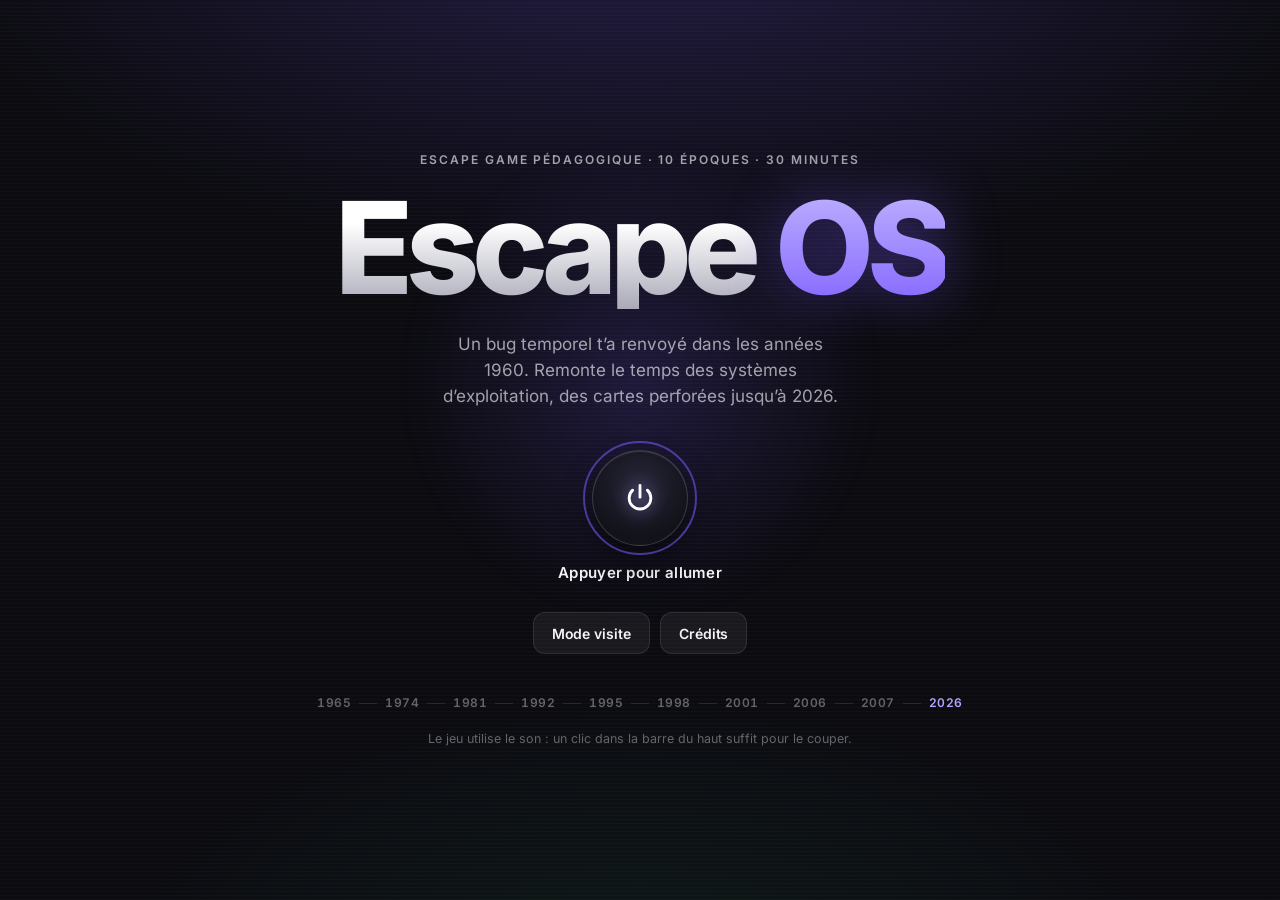
==== index.html @ c53b3f94 "Pose le socle du jeu et la tranche verticale DOS → Windows 3.1 Moteur (routeur à import(), état et l" ====
<!doctype html>
<html lang="fr">
<head>
  <meta charset="utf-8">
  <meta name="viewport" content="width=device-width, initial-scale=1, viewport-fit=cover">
  <title>Escape OS — remonter le temps des systèmes d’exploitation</title>
  <meta name="description" content="Mini escape game pédagogique : des cartes perforées des années 1960 jusqu’à l’agent IA de 2026, retrouve à chaque époque le geste qui fait passer à la suivante.">
  <meta name="theme-color" content="#0d0d12">
  <meta property="og:type" content="website">
  <meta property="og:title" content="Escape OS — remonter le temps des systèmes d’exploitation">
  <meta property="og:description" content="Trier des cartes perforées, enchaîner des commandes Unix, passer de A: à C:, envoyer un Wizz… Un escape game en 10 époques, de 1965 à 2026.">
  <meta property="og:image" content="assets/og-image.png">
  <meta property="og:image:width" content="1200">
  <meta property="og:image:height" content="630">
  <meta property="og:locale" content="fr_FR">
  <meta name="twitter:card" content="summary_large_image">
  <link rel="icon" href="assets/favicon.svg" type="image/svg+xml">
  <link rel="preload" href="assets/fonts/inter-latin.woff2" as="font" type="font/woff2" crossorigin>
  <link rel="stylesheet" href="css/base.css">
  <link rel="stylesheet" href="css/frame.css">
  <link rel="stylesheet" href="css/crt.css">
  <link rel="stylesheet" href="css/jump.css">
  <script type="module" src="js/main.js"></script>
</head>
<body data-era="title">
  <header id="hud" class="hud" hidden></header>

  <main id="stage" class="stage" aria-label="Écran de l’époque"></main>

  <section class="title" id="title" aria-labelledby="title-heading">
    <div class="title-glow" aria-hidden="true"></div>
    <div class="title-inner">
      <p class="title-kicker">Escape game pédagogique · 10 époques · 30 minutes</p>
      <h1 id="title-heading" class="title-logo"><span>Escape</span> <span class="title-os">OS</span></h1>
      <p class="title-sub">Un bug temporel t’a renvoyé dans les années 1960. Remonte le temps des systèmes d’exploitation, des cartes perforées jusqu’à 2026.</p>
      <button class="power" id="power" type="button" aria-describedby="power-label">
        <span class="power-halo" aria-hidden="true"></span>
        <svg viewBox="0 0 48 48" aria-hidden="true"><path d="M24 9v14"/><path d="M15.2 14.6a13 13 0 1 0 17.6 0"/></svg>
        <span class="sr-only">Allumer</span>
      </button>
      <p class="power-label" id="power-label">Appuyer pour allumer</p>
      <div class="title-actions">
        <button class="btn btn-ghost" type="button" data-title="continue" hidden>Reprendre en <span>1965</span></button>
        <button class="btn btn-ghost" type="button" data-title="new" hidden>Nouvelle partie</button>
        <button class="btn btn-ghost" type="button" data-title="visit">Mode visite</button>
        <button class="btn btn-ghost" type="button" data-title="credits">Crédits</button>
      </div>
      <ol class="title-eras" aria-label="Le parcours">
        <li>1965</li><li>1974</li><li>1981</li><li>1992</li><li>1995</li><li>1998</li><li>2001</li><li>2006</li><li>2007</li><li>2026</li>
      </ol>
      <p class="title-note">Le jeu utilise le son : un clic dans la barre du haut suffit pour le couper.</p>
    </div>
  </section>

  <div id="overlays" class="overlays"></div>

  <noscript><p class="noscript">Escape OS a besoin de JavaScript pour fonctionner.</p></noscript>
</body>
</html>
---- css/base.css ----
/* Escape OS — jetons, typographies, HUD du voyageur, panneaux et fenêtres modales.
   Le HUD garde un style 2026 identique à toutes les époques : une seule couleur
   d'accent, police Inter, verre fumé. */

@font-face {
  font-family: 'Inter';
  src: url('../assets/fonts/inter-latin.woff2') format('woff2');
  font-weight: 300 800;
  font-display: swap;
}

@font-face {
  font-family: 'Courier Prime';
  src: url('../assets/fonts/courier-prime-400.woff2') format('woff2');
  font-weight: 400;
  font-display: swap;
}

@font-face {
  font-family: 'Courier Prime';
  src: url('../assets/fonts/courier-prime-700.woff2') format('woff2');
  font-weight: 700;
  font-display: swap;
}

/* Px437 IBM VGA 8x16, VileR (int10h.org), CC BY-SA 4.0 */
@font-face {
  font-family: 'IBM VGA';
  src: url('../assets/fonts/WebPlus_IBM_VGA_8x16.woff') format('woff');
  font-display: block;
}

:root {
  --font-ui: 'Inter', system-ui, -apple-system, 'Segoe UI', Roboto, sans-serif;
  --font-mono: 'Courier Prime', 'Courier New', Courier, monospace;
  --font-vga: 'IBM VGA', 'Courier New', monospace;
  --font-win: 'Microsoft Sans Serif', 'MS Sans Serif', Tahoma, 'Segoe UI', Arial, 'Liberation Sans', sans-serif;
  --font-xp: Tahoma, 'Segoe UI', Verdana, 'DejaVu Sans', sans-serif;
  --font-ubuntu: 'DejaVu Sans', 'Bitstream Vera Sans', Verdana, Geneva, sans-serif;
  --font-phone: 'Helvetica Neue', Helvetica, Arial, sans-serif;

  --accent: #7c5cff;
  --accent-2: #b3a3ff;
  --accent-ink: #ffffff;
  --accent-soft: rgba(124, 92, 255, 0.16);
  --accent-glow: rgba(124, 92, 255, 0.45);
  --ok: #3ddc97;
  --danger: #ef4f5a;

  --glass: rgba(16, 16, 23, 0.74);
  --glass-solid: #15151d;
  --glass-border: rgba(255, 255, 255, 0.09);
  --fg: #f4f4f7;
  --fg-dim: rgba(244, 244, 247, 0.64);
  --fg-faint: rgba(244, 244, 247, 0.38);
  --line: rgba(255, 255, 255, 0.1);

  --page-bg: #0b0b10;
  --ease: cubic-bezier(0.2, 0.7, 0.2, 1);
  --ease-io: cubic-bezier(0.7, 0, 0.2, 1);
  --hud-top: 12px;
  --hud-h: 56px;
  color-scheme: dark;
}

*,
*::before,
*::after {
  box-sizing: border-box;
}

html,
body {
  height: 100%;
}

body {
  margin: 0;
  overflow: hidden;
  background: var(--page-bg);
  color: var(--fg);
  font: 15px/1.5 var(--font-ui);
  -webkit-font-smoothing: antialiased;
  -webkit-tap-highlight-color: transparent;
  transition: background-color 1.2s var(--ease);
}

button {
  font: inherit;
  color: inherit;
}

:focus-visible {
  outline: 2px solid var(--accent-2);
  outline-offset: 2px;
}

[hidden] {
  display: none !important;
}

.sr-only {
  position: absolute !important;
  width: 1px;
  height: 1px;
  overflow: hidden;
  clip: rect(0 0 0 0);
  white-space: nowrap;
}

.icon {
  width: 20px;
  height: 20px;
  flex: none;
}

.noscript {
  position: fixed;
  inset: 0;
  display: grid;
  place-items: center;
  margin: 0;
}

/* ——— Boutons ——— */

.btn {
  display: inline-flex;
  align-items: center;
  justify-content: center;
  gap: 8px;
  height: 42px;
  padding: 0 18px;
  border: 1px solid transparent;
  border-radius: 12px;
  font-weight: 600;
  font-size: 14px;
  letter-spacing: -0.005em;
  cursor: pointer;
  transition: transform 0.15s var(--ease), background-color 0.2s, box-shadow 0.2s, border-color 0.2s;
}

.btn:active {
  transform: scale(0.97);
}

.btn .icon {
  width: 18px;
  height: 18px;
}

.btn-primary {
  background: var(--accent);
  color: var(--accent-ink);
  box-shadow: 0 8px 24px -8px var(--accent-glow), inset 0 1px 0 rgba(255, 255, 255, 0.18);
}

.btn-primary:hover {
  background: #8c70ff;
}

.btn-ghost {
  background: rgba(255, 255, 255, 0.06);
  border-color: var(--line);
  color: var(--fg);
}

.btn-ghost:hover {
  background: rgba(255, 255, 255, 0.11);
}

.btn-danger {
  background: var(--danger);
  color: #fff;
}

.btn-small {
  height: 34px;
  padding: 0 12px;
  font-size: 13px;
  border-radius: 10px;
}

.icon-btn {
  display: grid;
  place-items: center;
  width: 36px;
  height: 36px;
  border: 0;
  border-radius: 10px;
  background: transparent;
  color: var(--fg-dim);
  cursor: pointer;
}

.icon-btn:hover {
  background: rgba(255, 255, 255, 0.08);
  color: var(--fg);
}

.chip {
  display: inline-flex;
  align-items: center;
  height: 24px;
  padding: 0 9px;
  border-radius: 999px;
  background: var(--accent-soft);
  color: var(--accent-2);
  font-size: 12px;
  font-weight: 600;
  font-variant-numeric: tabular-nums;
  white-space: nowrap;
}

/* ——— Écran titre ——— */

.title {
  position: fixed;
  inset: 0;
  z-index: 50;
  display: grid;
  place-items: center;
  overflow: auto;
  padding: 32px 20px;
  background:
    radial-gradient(1200px 600px at 50% -10%, rgba(124, 92, 255, 0.22), transparent 60%),
    radial-gradient(900px 500px at 50% 110%, rgba(61, 220, 151, 0.07), transparent 60%),
    #0b0b10;
  text-align: center;
  transition: opacity 0.6s var(--ease), visibility 0.6s;
}

.title::before {
  content: '';
  position: absolute;
  inset: 0;
  background: repeating-linear-gradient(0deg, rgba(255, 255, 255, 0.025) 0 1px, transparent 1px 4px);
  pointer-events: none;
}

.title.leaving {
  opacity: 0;
  visibility: hidden;
}

.title-glow {
  position: absolute;
  left: 50%;
  top: 50%;
  width: 520px;
  height: 520px;
  margin: -330px 0 0 -260px;
  border-radius: 50%;
  background: radial-gradient(circle, rgba(124, 92, 255, 0.18), transparent 65%);
  filter: blur(10px);
  pointer-events: none;
}

.title-inner {
  position: relative;
  max-width: 720px;
}

.title-kicker {
  margin: 0 0 18px;
  color: var(--fg-dim);
  font-size: 12px;
  font-weight: 600;
  letter-spacing: 0.16em;
  text-transform: uppercase;
}

.title-logo {
  margin: 0;
  font-size: clamp(56px, 12vw, 128px);
  font-weight: 800;
  line-height: 0.95;
  letter-spacing: -0.055em;
  background: linear-gradient(180deg, #fff 30%, #a9a9b8);
  -webkit-background-clip: text;
  background-clip: text;
  color: transparent;
}

.title-os {
  background: linear-gradient(180deg, #c7bbff, var(--accent));
  -webkit-background-clip: text;
  background-clip: text;
  filter: drop-shadow(0 0 28px rgba(124, 92, 255, 0.45));
}

.title-sub {
  max-width: 520px;
  margin: 22px auto 0;
  color: var(--fg-dim);
  font-size: 17px;
  line-height: 1.55;
  text-wrap: balance;
}

.power {
  position: relative;
  display: grid;
  place-items: center;
  width: 96px;
  height: 96px;
  margin: 40px auto 0;
  border: 1px solid rgba(255, 255, 255, 0.16);
  border-radius: 50%;
  background: radial-gradient(circle at 50% 35%, #26263a, #121219 70%);
  box-shadow: 0 18px 40px -12px rgba(0, 0, 0, 0.8), inset 0 1px 0 rgba(255, 255, 255, 0.12);
  cursor: pointer;
  transition: transform 0.2s var(--ease), border-color 0.3s;
}

.power svg {
  width: 40px;
  height: 40px;
  fill: none;
  stroke: #fff;
  stroke-width: 3.4;
  stroke-linecap: round;
  filter: drop-shadow(0 0 8px rgba(179, 163, 255, 0.8));
}

.power:hover {
  border-color: rgba(179, 163, 255, 0.6);
  transform: scale(1.04);
}

.power:active {
  transform: scale(0.96);
}

.power-halo {
  position: absolute;
  inset: -10px;
  border-radius: 50%;
  border: 2px solid rgba(124, 92, 255, 0.55);
  animation: halo 2.4s var(--ease) infinite;
}

.powering .power-halo {
  animation: none;
  inset: -4px;
  border-color: var(--accent);
  box-shadow: 0 0 40px var(--accent-glow);
}

@keyframes halo {
  0% {
    opacity: 0.9;
    transform: scale(0.92);
  }
  70%,
  100% {
    opacity: 0;
    transform: scale(1.35);
  }
}

.power-label {
  margin: 16px 0 0;
  color: var(--fg);
  font-weight: 600;
  letter-spacing: 0.02em;
}

.title-actions {
  display: flex;
  flex-wrap: wrap;
  justify-content: center;
  gap: 10px;
  margin-top: 28px;
}

.title-eras {
  display: flex;
  justify-content: center;
  flex-wrap: wrap;
  gap: 6px 0;
  margin: 40px 0 0;
  padding: 0;
  list-style: none;
  color: var(--fg-faint);
  font-size: 12px;
  font-weight: 600;
  font-variant-numeric: tabular-nums;
  letter-spacing: 0.04em;
}

.title-eras li + li::before {
  content: '';
  display: inline-block;
  width: 18px;
  height: 1px;
  margin: 0 8px;
  vertical-align: middle;
  background: var(--line);
}

.title-eras li:last-child {
  color: var(--accent-2);
}

.title-note {
  margin: 18px 0 0;
  color: var(--fg-faint);
  font-size: 12.5px;
}

/* ——— HUD ——— */

.hud {
  position: fixed;
  z-index: 30;
  top: var(--hud-top);
  left: 50%;
  width: min(1120px, calc(100% - 24px));
  transform: translateX(-50%);
  color: var(--fg);
  animation: hud-in 0.6s var(--ease) both;
}

@keyframes hud-in {
  from {
    opacity: 0;
    transform: translate(-50%, -12px);
  }
}

.hud-bar {
  display: grid;
  grid-template-columns: auto auto minmax(0, 1fr) auto;
  align-items: center;
  gap: 22px;
  height: var(--hud-h);
  padding: 0 8px 0 16px;
  border: 1px solid var(--glass-border);
  border-radius: 18px;
  background: var(--glass);
  backdrop-filter: blur(18px) saturate(1.5);
  -webkit-backdrop-filter: blur(18px) saturate(1.5);
  box-shadow: 0 12px 32px -12px rgba(0, 0, 0, 0.5), inset 0 1px 0 rgba(255, 255, 255, 0.05);
}

.hud-brand {
  display: flex;
  align-items: center;
  gap: 9px;
  font-weight: 700;
  font-size: 14px;
  letter-spacing: -0.01em;
  white-space: nowrap;
}

.logo {
  width: 28px;
  height: 28px;
  color: var(--accent-2);
}

.hud-era {
  display: flex;
  flex-direction: column;
  min-width: 112px;
  padding-left: 20px;
  border-left: 1px solid var(--line);
  line-height: 1.1;
}

.hud-year {
  font-size: 20px;
  font-weight: 750;
  font-variant-numeric: tabular-nums;
  letter-spacing: -0.02em;
}

.hud-system {
  color: var(--fg-dim);
  font-size: 11.5px;
  font-weight: 500;
  white-space: nowrap;
}

.tl {
  position: relative;
  height: 40px;
}

.tl ol {
  position: relative;
  display: flex;
  justify-content: space-between;
  align-items: center;
  height: 100%;
  margin: 0;
  padding: 0;
  list-style: none;
}

.tl-track {
  position: absolute;
  left: 12px;
  right: 12px;
  top: 50%;
  height: 2px;
  margin-top: -1px;
  border-radius: 2px;
  background: rgba(255, 255, 255, 0.12);
  overflow: hidden;
}

.tl-fill {
  position: absolute;
  inset: 0;
  background: linear-gradient(90deg, var(--accent-2), var(--accent));
  transform: scaleX(0);
  transform-origin: left;
  transition: transform 1s var(--ease);
}

.tl-node {
  position: relative;
  display: grid;
  place-items: center;
  width: 24px;
  height: 24px;
  padding: 0;
  border: 0;
  border-radius: 50%;
  background: none;
  cursor: pointer;
}

.tl-dot {
  width: 9px;
  height: 9px;
  border-radius: 50%;
  border: 1.5px solid rgba(255, 255, 255, 0.4);
  background: #16161e;
  transition: all 0.4s var(--ease);
}

.tl-node:hover .tl-dot {
  border-color: #fff;
  transform: scale(1.25);
}

.tl-node.is-done .tl-dot {
  border-color: transparent;
  background: rgba(255, 255, 255, 0.86);
}

.tl-node.is-locked .tl-dot {
  border-color: rgba(255, 255, 255, 0.22);
}

.tl-node.is-current .tl-dot {
  width: 13px;
  height: 13px;
  border-color: transparent;
  background: var(--accent);
  box-shadow: 0 0 0 4px rgba(124, 92, 255, 0.25), 0 0 16px var(--accent-glow);
}

.tl-tip {
  position: absolute;
  top: calc(100% + 10px);
  left: 50%;
  z-index: 2;
  padding: 7px 10px;
  border: 1px solid var(--glass-border);
  border-radius: 10px;
  background: var(--glass-solid);
  color: var(--fg-dim);
  font-size: 12px;
  line-height: 1.3;
  white-space: nowrap;
  opacity: 0;
  pointer-events: none;
  transform: translate(-50%, -4px);
  transition: opacity 0.15s, transform 0.15s var(--ease);
}

.tl-tip b {
  display: block;
  color: var(--fg);
  font-weight: 650;
}

.tl li:first-child .tl-tip {
  left: 0;
  transform: translate(0, -4px);
}

.tl li:last-child .tl-tip {
  left: auto;
  right: 0;
  transform: translate(0, -4px);
}

.tl-node:hover .tl-tip,
.tl-node:focus-visible .tl-tip {
  opacity: 1;
  transform: translate(-50%, 0);
}

.tl li:first-child .tl-node:hover .tl-tip,
.tl li:last-child .tl-node:hover .tl-tip,
.tl li:first-child .tl-node:focus-visible .tl-tip,
.tl li:last-child .tl-node:focus-visible .tl-tip {
  transform: translate(0, 0);
}

.hud.locked .tl-node {
  cursor: default;
}

.hud-actions {
  display: flex;
  align-items: center;
  gap: 2px;
}

.hud-chrono {
  min-width: 52px;
  margin-right: 8px;
  color: var(--fg-dim);
  font-size: 13px;
  font-weight: 600;
  font-variant-numeric: tabular-nums;
  text-align: right;
}

.hud-btn {
  position: relative;
  display: grid;
  place-items: center;
  width: 40px;
  height: 40px;
  border: 0;
  border-radius: 12px;
  background: transparent;
  color: var(--fg-dim);
  cursor: pointer;
  transition: background-color 0.2s, color 0.2s;
}

.hud-btn:hover,
.hud-btn[aria-expanded='true'] {
  background: rgba(255, 255, 255, 0.09);
  color: var(--fg);
}

.hud-btn:disabled {
  opacity: 0.4;
  cursor: default;
}

.hud-btn .when-off,
.hud-btn.is-off .when-on {
  display: none;
}

.hud-btn.is-off .when-off {
  display: block;
}

.hud-btn.suggest {
  color: #fff;
  background: var(--accent);
  box-shadow: 0 0 0 0 var(--accent-glow);
  animation: suggest 1.6s var(--ease) infinite;
}

@keyframes suggest {
  0% {
    box-shadow: 0 0 0 0 var(--accent-glow);
  }
  80%,
  100% {
    box-shadow: 0 0 0 12px rgba(124, 92, 255, 0);
  }
}

.badge {
  position: absolute;
  top: 5px;
  right: 4px;
  min-width: 17px;
  height: 17px;
  padding: 0 4px;
  border-radius: 999px;
  background: var(--accent);
  color: #fff;
  font-size: 10.5px;
  font-weight: 700;
  line-height: 17px;
  text-align: center;
  box-shadow: 0 0 0 2px #15151d;
}

.badge.fresh {
  animation: pop 0.6s var(--ease);
}

@keyframes pop {
  30% {
    transform: scale(1.5);
  }
}

/* ——— Panneaux : carnet, indices, menu ——— */

.overlays {
  position: fixed;
  inset: 0;
  z-index: 40;
  pointer-events: none;
}

.overlays > * {
  pointer-events: auto;
}

.drawer,
.popover {
  position: fixed;
  z-index: 41;
  border: 1px solid var(--glass-border);
  background: var(--glass);
  backdrop-filter: blur(22px) saturate(1.5);
  -webkit-backdrop-filter: blur(22px) saturate(1.5);
  box-shadow: 0 24px 60px -20px rgba(0, 0, 0, 0.7);
  opacity: 0;
  transition: opacity 0.22s var(--ease), transform 0.3s var(--ease);
}

.drawer.open,
.popover.open {
  opacity: 1;
  transform: none;
}

.drawer {
  top: calc(var(--hud-top) + var(--hud-h) + 10px);
  right: max(12px, calc((100vw - 1120px) / 2));
  bottom: 16px;
  width: min(360px, calc(100vw - 24px));
  display: flex;
  flex-direction: column;
  padding: 18px;
  border-radius: 20px;
  transform: translateX(16px);
}

.drawer-head,
.pop-head,
.modal-head {
  display: flex;
  align-items: center;
  justify-content: space-between;
  gap: 12px;
}

.drawer h2,
.popover h2 {
  margin: 0;
  font-size: 16px;
  font-weight: 700;
  letter-spacing: -0.01em;
}

.drawer-intro {
  margin: 6px 0 14px;
  color: var(--fg-dim);
  font-size: 13px;
}

.nb-list {
  display: grid;
  gap: 8px;
  margin: 0;
  padding: 0;
  overflow: auto;
  list-style: none;
}

.nb-item {
  display: grid;
  grid-template-columns: auto 1fr;
  gap: 2px 10px;
  align-items: baseline;
  padding: 12px 14px;
  border: 1px solid var(--line);
  border-radius: 14px;
  background: rgba(255, 255, 255, 0.04);
}

.nb-item.is-fresh {
  animation: fresh-note 1.6s var(--ease);
}

@keyframes fresh-note {
  0%,
  40% {
    border-color: var(--accent);
    background: var(--accent-soft);
  }
}

.nb-era {
  grid-row: span 2;
  align-self: start;
  padding: 3px 7px;
  border-radius: 7px;
  background: var(--accent-soft);
  color: var(--accent-2);
  font-size: 11px;
  font-weight: 700;
  font-variant-numeric: tabular-nums;
}

.nb-label {
  color: var(--fg-dim);
  font-size: 12px;
}

.nb-text {
  grid-column: 2;
  font-family: var(--font-mono);
  font-size: 16px;
  font-weight: 700;
  word-break: break-word;
}

.nb-empty {
  margin: 8px 0 0;
  color: var(--fg-faint);
  font-size: 13px;
}

.popover {
  top: calc(var(--hud-top) + var(--hud-h) + 10px);
  right: max(12px, calc((100vw - 1120px) / 2));
  width: min(360px, calc(100vw - 24px));
  padding: 18px;
  border-radius: 18px;
  transform: translateY(-8px);
}

.hint-count {
  color: var(--fg-faint);
  font-size: 12px;
  font-weight: 600;
  font-variant-numeric: tabular-nums;
}

.hint-list {
  display: grid;
  gap: 10px;
  margin: 14px 0;
  padding: 0;
  list-style: none;
}

.hint-list li {
  display: grid;
  grid-template-columns: 24px 1fr;
  gap: 10px;
  animation: fade-up 0.35s var(--ease);
}

.hint-list p {
  margin: 1px 0 0;
  font-size: 14px;
  line-height: 1.45;
}

.hint-level {
  display: grid;
  place-items: center;
  width: 24px;
  height: 24px;
  border-radius: 8px;
  background: var(--accent-soft);
  color: var(--accent-2);
  font-size: 12px;
  font-weight: 700;
}

.hint-done {
  margin: 0;
  color: var(--fg-faint);
  font-size: 12.5px;
}

.hint-more {
  width: 100%;
}

.menu-pop {
  width: 280px;
  padding: 8px;
}

.menu-pop button {
  display: flex;
  flex-direction: column;
  width: 100%;
  padding: 9px 12px;
  border: 0;
  border-radius: 10px;
  background: none;
  font-size: 14px;
  font-weight: 550;
  text-align: left;
  cursor: pointer;
}

.menu-pop button:hover {
  background: rgba(255, 255, 255, 0.08);
}

.menu-pop small {
  color: var(--fg-faint);
  font-size: 12px;
  font-weight: 500;
}

.menu-pop hr {
  margin: 6px 8px;
  border: 0;
  border-top: 1px solid var(--line);
}

.menu-pop .danger {
  color: #ff8a92;
}

@keyframes fade-up {
  from {
    opacity: 0;
    transform: translateY(6px);
  }
}

/* ——— Toasts ——— */

.toasts {
  position: fixed;
  left: 50%;
  bottom: 22px;
  z-index: 45;
  display: grid;
  justify-items: center;
  gap: 8px;
  width: min(520px, calc(100vw - 24px));
  transform: translateX(-50%);
  pointer-events: none;
}

.toast {
  display: flex;
  align-items: center;
  gap: 10px;
  max-width: 100%;
  padding: 10px 12px 10px 14px;
  border: 1px solid var(--glass-border);
  border-radius: 14px;
  background: rgba(20, 20, 28, 0.9);
  backdrop-filter: blur(16px);
  -webkit-backdrop-filter: blur(16px);
  box-shadow: 0 14px 30px -12px rgba(0, 0, 0, 0.6);
  color: var(--fg);
  font-size: 13.5px;
  font-weight: 500;
  opacity: 0;
  transform: translateY(10px) scale(0.98);
  transition: opacity 0.25s var(--ease), transform 0.35s var(--ease);
  pointer-events: auto;
}

.toast.in {
  opacity: 1;
  transform: none;
}

.toast.out {
  opacity: 0;
  transform: translateY(6px);
}

.toast .icon {
  width: 18px;
  height: 18px;
  color: var(--accent-2);
}

.toast-action {
  margin-left: 4px;
  padding: 5px 10px;
  border: 0;
  border-radius: 8px;
  background: var(--accent);
  color: #fff;
  font-size: 12.5px;
  font-weight: 650;
  cursor: pointer;
}

/* ——— Fenêtres modales ——— */

.modal-backdrop {
  position: fixed;
  inset: 0;
  z-index: 60;
  display: grid;
  place-items: center;
  padding: 16px;
  background: rgba(6, 6, 10, 0.5);
  backdrop-filter: blur(5px);
  -webkit-backdrop-filter: blur(5px);
  opacity: 0;
  transition: opacity 0.3s var(--ease);
}

.modal-backdrop.open {
  opacity: 1;
}

.modal {
  position: relative;
  width: min(560px, 100%);
  max-height: calc(100dvh - 32px);
  overflow: auto;
  padding: 26px;
  border: 1px solid var(--glass-border);
  border-radius: 22px;
  background: rgba(19, 19, 27, 0.96);
  box-shadow: 0 40px 90px -30px rgba(0, 0, 0, 0.8), inset 0 1px 0 rgba(255, 255, 255, 0.05);
  transform: translateY(14px) scale(0.98);
  transition: transform 0.4s var(--ease);
}

.modal-backdrop.open .modal {
  transform: none;
}

.modal h2 {
  margin: 0;
  font-size: 22px;
  font-weight: 750;
  letter-spacing: -0.02em;
  text-wrap: balance;
}

.modal > p,
.modal-intro {
  margin: 10px 0 0;
  color: var(--fg-dim);
}

.modal-actions {
  display: flex;
  justify-content: flex-end;
  flex-wrap: wrap;
  gap: 10px;
  margin-top: 24px;
}

.modal-head-actions {
  display: flex;
  align-items: center;
  gap: 6px;
}

.fact-backdrop {
  background: rgba(6, 6, 10, 0.35);
}

.fact-head {
  display: flex;
  align-items: center;
  justify-content: space-between;
  gap: 12px;
  margin-bottom: 14px;
}

.kicker {
  display: inline-flex;
  align-items: center;
  gap: 7px;
  color: var(--accent-2);
  font-size: 12px;
  font-weight: 700;
  letter-spacing: 0.12em;
  text-transform: uppercase;
}

.kicker .icon {
  width: 17px;
  height: 17px;
}

.fact-lines {
  display: grid;
  gap: 10px;
  margin: 16px 0 0;
  padding: 0;
  list-style: none;
}

.fact-lines li {
  position: relative;
  padding-left: 20px;
  color: rgba(244, 244, 247, 0.86);
  font-size: 15px;
  line-height: 1.55;
  animation: fade-up 0.5s var(--ease) both;
}

.fact-lines li:nth-child(2) {
  animation-delay: 0.08s;
}

.fact-lines li:nth-child(3) {
  animation-delay: 0.16s;
}

.fact-lines li:nth-child(4) {
  animation-delay: 0.24s;
}

.fact-lines li::before {
  content: '';
  position: absolute;
  left: 2px;
  top: 0.62em;
  width: 7px;
  height: 7px;
  border-radius: 50%;
  background: var(--accent);
}

.fact-gesture {
  display: flex;
  align-items: center;
  gap: 10px;
  margin: 20px 0 0;
  padding: 12px 14px;
  border-radius: 14px;
  background: rgba(61, 220, 151, 0.09);
  color: #b9f5d9;
  font-size: 14px;
}

.fact-gesture .icon {
  color: var(--ok);
}

.visit-grid {
  display: grid;
  grid-template-columns: repeat(auto-fill, minmax(150px, 1fr));
  gap: 10px;
  margin: 18px 0 0;
  padding: 0;
  list-style: none;
}

.visit-backdrop .modal,
.sheet-backdrop .modal {
  width: min(760px, 100%);
}

.visit-card {
  display: flex;
  flex-direction: column;
  align-items: flex-start;
  width: 100%;
  height: 100%;
  padding: 12px 14px;
  border: 1px solid var(--line);
  border-radius: 14px;
  background: rgba(255, 255, 255, 0.04);
  text-align: left;
  cursor: pointer;
  transition: border-color 0.2s, background-color 0.2s, transform 0.2s var(--ease);
}

.visit-card:hover {
  border-color: rgba(179, 163, 255, 0.5);
  background: var(--accent-soft);
  transform: translateY(-2px);
}

.visit-card.is-current {
  border-color: var(--accent);
}

.visit-year {
  font-size: 18px;
  font-weight: 750;
  font-variant-numeric: tabular-nums;
}

.visit-system {
  font-size: 13px;
  font-weight: 600;
}

.visit-gesture {
  margin-top: 6px;
  color: var(--fg-faint);
  font-size: 12px;
}

.sheet {
  display: grid;
  gap: 16px;
  margin-top: 18px;
}

.sheet-item h3 {
  display: flex;
  align-items: center;
  flex-wrap: wrap;
  gap: 8px;
  margin: 0 0 6px;
  font-size: 15px;
}

.sheet-item ul {
  margin: 0;
  padding-left: 18px;
  color: rgba(244, 244, 247, 0.82);
  font-size: 14px;
}

.sheet-gesture {
  margin: 6px 0 0;
  color: var(--fg-faint);
  font-size: 12.5px;
}

.credits h3 {
  margin: 20px 0 6px;
  font-size: 14px;
}

.credits p,
.credits li {
  color: rgba(244, 244, 247, 0.8);
  font-size: 14px;
}

.credits ul {
  margin: 0;
  padding-left: 18px;
}

.credits a {
  color: var(--accent-2);
}

/* ——— Erreurs et mode debug ——— */

.screen-error {
  display: grid;
  place-items: center;
  height: 100%;
  padding: 24px;
  background: #111;
  color: #eee;
  font: 16px/1.5 var(--font-ui);
  text-align: center;
}

.debug-panel {
  position: fixed;
  left: 12px;
  bottom: 12px;
  z-index: 70;
  max-width: min(420px, calc(100vw - 24px));
  padding: 10px 12px;
  border: 1px solid rgba(255, 214, 10, 0.45);
  border-radius: 12px;
  background: rgba(20, 18, 6, 0.9);
  color: #ffe36e;
  font: 12px/1.4 ui-monospace, Menlo, Consolas, monospace;
}

.dbg-head {
  display: flex;
  gap: 8px;
}

.dbg-sol {
  display: block;
  margin: 6px 0;
  color: #fff;
  white-space: pre-wrap;
}

.dbg-actions {
  display: flex;
  gap: 6px;
}

.dbg-actions button {
  padding: 3px 8px;
  border: 1px solid rgba(255, 214, 10, 0.5);
  border-radius: 6px;
  background: transparent;
  color: #ffe36e;
  font: inherit;
  cursor: pointer;
}

/* ——— Téléphone : HUD replié en barre basse ——— */

@media (max-width: 719px) {
  :root {
    --hud-h: 58px;
  }

  .hud {
    top: auto;
    bottom: 0;
    left: 0;
    width: 100%;
    transform: none;
    animation-name: hud-in-bottom;
  }

  @keyframes hud-in-bottom {
    from {
      opacity: 0;
      transform: translateY(12px);
    }
  }

  .hud-bar {
    grid-template-columns: auto minmax(0, 1fr) auto;
    gap: 10px;
    height: calc(var(--hud-h) + env(safe-area-inset-bottom));
    padding: 8px 6px env(safe-area-inset-bottom) 14px;
    border-radius: 18px 18px 0 0;
    border-bottom: 0;
  }

  .hud-brand {
    display: none;
  }

  .hud-era {
    min-width: 0;
    padding-left: 0;
    border-left: 0;
  }

  .hud-year {
    font-size: 18px;
  }

  .tl {
    position: absolute;
    top: 4px;
    left: 18px;
    right: 18px;
    height: 8px;
    pointer-events: none;
  }

  .tl-node {
    width: 8px;
    height: 8px;
  }

  .tl-dot {
    width: 5px;
    height: 5px;
    border-width: 1px;
  }

  .tl-node.is-current .tl-dot {
    width: 7px;
    height: 7px;
    box-shadow: 0 0 0 2px rgba(124, 92, 255, 0.3);
  }

  .tl-track {
    left: 4px;
    right: 4px;
  }

  .tl-tip {
    display: none;
  }

  .hud-actions {
    grid-column: 3;
  }

  .hud-chrono {
    min-width: 0;
    margin-right: 2px;
    font-size: 12px;
  }

  .hud-btn {
    width: 38px;
    height: 38px;
  }

  .drawer,
  .popover {
    top: auto;
    left: 8px;
    right: 8px;
    bottom: calc(var(--hud-h) + env(safe-area-inset-bottom) + 8px);
    width: auto;
    max-height: 62dvh;
    overflow: auto;
    transform: translateY(12px);
  }

  .menu-pop {
    width: auto;
  }

  .toasts {
    bottom: calc(var(--hud-h) + env(safe-area-inset-bottom) + 10px);
  }

  .modal {
    padding: 20px;
    border-radius: 20px;
  }

  .modal h2 {
    font-size: 19px;
  }

  .fact-lines li {
    font-size: 14px;
  }

  .debug-panel {
    bottom: calc(var(--hud-h) + 16px);
  }
}

/* Paysage très bas (téléphone couché) : HUD plus fin */
@media (max-height: 480px) and (min-width: 720px) {
  :root {
    --hud-top: 6px;
    --hud-h: 46px;
  }

  .hud-brand span {
    display: none;
  }

  .hud-year {
    font-size: 17px;
  }
}

/* ——— Mouvement réduit ——— */

@media (prefers-reduced-motion: reduce) {
  *,
  *::before,
  *::after {
    animation-duration: 0.01ms !important;
    animation-iteration-count: 1 !important;
    transition-duration: 0.01ms !important;
    scroll-behavior: auto !important;
  }
}

/* ——— Impression des fiches (mode classe) ——— */

@media print {
  body.printing-sheet {
    overflow: visible;
    height: auto;
    background: #fff;
    color: #000;
  }

  body.printing-sheet > *:not(.overlays) {
    display: none !important;
  }

  body.printing-sheet .overlays > *:not(.sheet-backdrop) {
    display: none !important;
  }

  body.printing-sheet .overlays,
  body.printing-sheet .sheet-backdrop {
    position: static;
    display: block;
    padding: 0;
    background: none;
    backdrop-filter: none;
  }

  body.printing-sheet .modal {
    width: auto;
    max-height: none;
    overflow: visible;
    padding: 0;
    border: 0;
    background: none;
    box-shadow: none;
    color: #000;
    transform: none;
  }

  body.printing-sheet .modal-head-actions,
  body.printing-sheet .modal-intro {
    display: none;
  }

  body.printing-sheet .sheet-item {
    break-inside: avoid;
  }

  body.printing-sheet .sheet-item ul,
  body.printing-sheet .sheet-gesture,
  body.printing-sheet .chip {
    color: #000;
  }

  body.printing-sheet .chip {
    background: #eee;
  }
}
---- css/frame.css ----
/* Le cadre qui évolue : le matériel autour de l'écran est dessiné en CSS.
   Salle machine, télétype, moniteur cathodique beige, écran plat, téléphone,
   puis plus aucun cadre en 2026. Géométrie posée par core/stage.js ; pendant
   le saut (.morphing), taille, rayons, couleurs et épaisseurs transitionnent. */

.stage {
  position: fixed;
  inset: 0;
  overflow: hidden;
  background: var(--page-bg);
  transition: background-color 1.2s var(--ease);
}

.scene {
  --u: 6px;
  --morph: 1.15s;
  --body-a: #ddd6c4;
  --body-b: #c8bfa8;
  --desk-a: transparent;
  --desk-b: transparent;
  position: absolute;
  inset: 0;
}

.scene > * {
  position: absolute;
}

.scene.morphing > *,
.scene.morphing .deco {
  transition:
    left var(--morph) var(--ease-io),
    top var(--morph) var(--ease-io),
    width var(--morph) var(--ease-io),
    height var(--morph) var(--ease-io),
    border-radius var(--morph) var(--ease-io),
    background-color var(--morph) var(--ease-io),
    box-shadow var(--morph) var(--ease-io),
    opacity 0.6s var(--ease);
}

/* ——— Ambiance de la pièce, selon l'époque ——— */

body[data-era='cards'] {
  --page-bg: #161b21;
}

body[data-era='unix'] {
  --page-bg: #2b2018;
}

body[data-era='dos'] {
  --page-bg: #1b1d22;
}

body[data-era='win31'] {
  --page-bg: #1f2228;
}

body[data-era='win95'] {
  --page-bg: #1b2629;
}

body[data-era='win98'] {
  --page-bg: #1f2431;
}

body[data-era='xp'] {
  --page-bg: #d9e1ea;
}

body[data-era='ubuntu'] {
  --page-bg: #262022;
}

body[data-era='phone'] {
  --page-bg: #101217;
}

body[data-era='agent'] {
  --page-bg: #f4f3ef;
}

.stage::before {
  content: '';
  position: absolute;
  inset: 0;
  pointer-events: none;
  opacity: 0;
  transition: opacity 1.2s var(--ease);
}

body[data-era='unix'] .stage::before {
  opacity: 1;
  background:
    radial-gradient(ellipse at 50% 30%, transparent 30%, rgba(0, 0, 0, 0.55) 100%),
    repeating-linear-gradient(90deg, rgba(255, 220, 170, 0.035) 0 2px, transparent 2px 9px, rgba(0, 0, 0, 0.18) 9px 10px, transparent 10px 71px);
}

body[data-era='dos'] .stage::before,
body[data-era='win31'] .stage::before {
  opacity: 1;
  background: radial-gradient(ellipse 60% 70% at 18% 8%, rgba(255, 196, 120, 0.13), transparent 70%);
}

body[data-era='win95'] .stage::before,
body[data-era='win98'] .stage::before {
  opacity: 1;
  background: radial-gradient(ellipse 70% 60% at 50% 0%, rgba(160, 220, 230, 0.08), transparent 70%);
}

body[data-era='xp'] .stage::before {
  opacity: 1;
  background: radial-gradient(ellipse 80% 60% at 70% 0%, rgba(255, 255, 255, 0.8), transparent 70%);
}

body[data-era='ubuntu'] .stage::before {
  opacity: 1;
  background: radial-gradient(ellipse 60% 60% at 50% 10%, rgba(255, 150, 80, 0.1), transparent 70%);
}

body[data-era='phone'] .stage::before {
  opacity: 1;
  background: radial-gradient(ellipse 45% 55% at 50% 45%, rgba(120, 140, 200, 0.16), transparent 70%);
}

body[data-era='cards'] .stage::before {
  opacity: 1;
  background: radial-gradient(ellipse 70% 70% at 50% 40%, rgba(150, 175, 190, 0.1), transparent 70%);
}

/* ——— Bureau sous le matériel ——— */

.desk {
  opacity: 0;
  background:
    linear-gradient(180deg, rgba(255, 255, 255, 0.08), transparent 30%),
    repeating-linear-gradient(92deg, rgba(0, 0, 0, 0.05) 0 3px, transparent 3px 11px),
    linear-gradient(180deg, var(--desk-a), var(--desk-b));
  box-shadow: inset 0 1px 0 rgba(255, 255, 255, 0.12);
}

.scene[data-device='crt'] .desk,
.scene[data-device='flat'] .desk,
.scene[data-device='teletype'] .desk {
  opacity: 1;
}

.scene[data-era='dos'],
.scene[data-era='win31'] {
  --desk-a: #5a4332;
  --desk-b: #2e2219;
}

.scene[data-era='win95'],
.scene[data-era='win98'] {
  --desk-a: #8c7a62;
  --desk-b: #4d4234;
}

.scene[data-era='xp'] {
  --desk-a: #f1efe9;
  --desk-b: #c9c4b8;
}

.scene[data-era='ubuntu'] {
  --desk-a: #3a2f2b;
  --desk-b: #1c1614;
}

.scene[data-device='teletype'] .desk {
  --desk-a: #4f4a3f;
  --desk-b: #2a2620;
  background:
    linear-gradient(180deg, rgba(0, 0, 0, 0.35), transparent 40%),
    repeating-conic-gradient(from 0deg, rgba(255, 255, 255, 0.03) 0 25%, transparent 0 50%) 0 0 / 48px 48px,
    linear-gradient(180deg, var(--desk-a), var(--desk-b));
}

/* ——— Corps de l'appareil ——— */

.dev-body {
  border-radius: calc(var(--u) * 2);
  background-color: transparent;
  box-shadow: 0 0 0 transparent;
}

.deco {
  position: absolute;
  display: block;
  opacity: 0;
  pointer-events: none;
  transition: opacity 0.6s var(--ease);
}

/* Salle machine (années 60) : pas d'écran, seulement la pièce. */
.scene[data-device='room'] .glass {
  border-radius: calc(var(--u) * 1.4);
  box-shadow: 0 calc(var(--u) * 3) calc(var(--u) * 8) rgba(0, 0, 0, 0.55), 0 0 0 1px rgba(255, 255, 255, 0.06);
}

/* Télétype (1974) : capot mastic, fenêtre de papier, clavier à touches rondes. */
.scene[data-device='teletype'] .dev-body {
  border-radius: calc(var(--u) * 3.2) calc(var(--u) * 3.2) calc(var(--u) * 1.2) calc(var(--u) * 1.2);
  background-color: #cbc4ae;
  background-image:
    linear-gradient(180deg, rgba(255, 255, 255, 0.4), transparent 6%),
    linear-gradient(180deg, #d8d1bc, #c3bba3 75%, #b2a98f);
  box-shadow:
    0 calc(var(--u) * 3) calc(var(--u) * 6) calc(var(--u) * -1) rgba(0, 0, 0, 0.6),
    inset 0 calc(var(--u) * -0.6) calc(var(--u) * 1.4) rgba(0, 0, 0, 0.18),
    inset 0 0 0 1px rgba(255, 255, 255, 0.2);
}

.scene[data-device='teletype'] .glass {
  border-radius: calc(var(--u) * 0.8);
  box-shadow:
    0 0 0 calc(var(--u) * 0.5) #7d7562,
    0 0 0 calc(var(--u) * 1.1) #a59d86,
    inset 0 0 calc(var(--u) * 3) rgba(0, 0, 0, 0.4);
}

.scene[data-device='teletype'] .deco-roll {
  opacity: 1;
  left: 12%;
  right: 12%;
  top: calc(var(--u) * -1.6);
  height: calc(var(--u) * 3.4);
  border-radius: calc(var(--u) * 1.7);
  background: linear-gradient(180deg, #f6f1df, #e1d9bf 55%, #bfb597);
  box-shadow: 0 calc(var(--u) * 0.4) calc(var(--u) * 0.8) rgba(0, 0, 0, 0.25);
}

.scene[data-device='teletype'] .deco-badge {
  opacity: 1;
  right: calc(var(--u) * 7);
  bottom: calc(var(--u) * 1.2);
  font: 700 calc(var(--u) * 1.5) / 1 var(--font-ui);
  letter-spacing: 0.3em;
  color: #8b836d;
}

.scene[data-device='teletype'] .deco-badge::after {
  content: 'TÉLÉTYPE · MODÈLE 33';
}

.dev-keys {
  display: flex;
  flex-direction: column;
  justify-content: center;
  align-items: center;
  gap: calc(var(--u) * 0.9);
  padding: calc(var(--u) * 1.6) calc(var(--u) * 4) calc(var(--u) * 2.4);
  border-radius: calc(var(--u) * 1) calc(var(--u) * 1) calc(var(--u) * 3) calc(var(--u) * 3);
  background: linear-gradient(180deg, #bdb59d, #cfc8b2 30%, #b7af96);
  box-shadow: 0 calc(var(--u) * 2.5) calc(var(--u) * 5) calc(var(--u) * -1) rgba(0, 0, 0, 0.6), inset 0 1px 0 rgba(255, 255, 255, 0.35);
  opacity: 0;
  pointer-events: none;
  overflow: hidden;
}

.scene[data-device='teletype'] .dev-keys {
  opacity: 1;
}

.key-row {
  display: flex;
  gap: calc(var(--u) * 1.1);
}

.key-row:nth-child(2) {
  margin-left: calc(var(--u) * 2.5);
}

.key-row:nth-child(3) {
  margin-left: calc(var(--u) * 4.5);
}

.key-row:nth-child(4) {
  margin-left: calc(var(--u) * 2);
}

.key {
  display: grid;
  place-items: center;
  width: calc(var(--u) * 3.9);
  height: calc(var(--u) * 3.9);
  border-radius: 50%;
  background: radial-gradient(circle at 50% 38%, #4a4741, #22201c 70%);
  box-shadow: 0 calc(var(--u) * 0.45) 0 #6d6656, 0 calc(var(--u) * 0.7) calc(var(--u) * 0.8) rgba(0, 0, 0, 0.45);
  color: #f1ecdc;
  font: 700 calc(var(--u) * 1.5) / 1 var(--font-mono);
  text-transform: uppercase;
  transition: transform 0.08s;
}

.key-space {
  width: calc(var(--u) * 34);
  border-radius: calc(var(--u) * 2);
}

.key.pressed {
  animation: key-press 0.18s ease-out;
}

@keyframes key-press {
  30% {
    transform: translateY(calc(var(--u) * 0.4));
    box-shadow: 0 calc(var(--u) * 0.05) 0 #6d6656;
  }
}

/* Moniteur cathodique beige (DOS à Windows 98) */
.scene[data-device='crt'] {
  --body-a: #e2dccb;
  --body-b: #c9c0a9;
}

.scene[data-era='win95'],
.scene[data-era='win98'] {
  --body-a: #eae6db;
  --body-b: #d2ccbd;
}

.scene[data-device='crt'] .dev-body {
  border-radius: calc(var(--u) * 2.6);
  background-color: var(--body-b);
  background-image:
    linear-gradient(180deg, rgba(255, 255, 255, 0.5), transparent 4%),
    linear-gradient(180deg, var(--body-a), var(--body-b) 80%, color-mix(in srgb, var(--body-b), #000 10%));
  box-shadow:
    0 calc(var(--u) * 3) calc(var(--u) * 7) calc(var(--u) * -1) rgba(0, 0, 0, 0.65),
    inset 0 calc(var(--u) * -0.7) calc(var(--u) * 1.4) rgba(0, 0, 0, 0.16),
    inset 0 0 0 1px rgba(255, 255, 255, 0.25);
}

.scene[data-device='crt'] .glass {
  border-radius: calc(var(--u) * 3) / calc(var(--u) * 3.6);
  box-shadow:
    0 0 0 calc(var(--u) * 0.7) #23211d,
    0 0 0 calc(var(--u) * 2) color-mix(in srgb, var(--body-b), #000 14%),
    0 0 0 calc(var(--u) * 2.2) rgba(255, 255, 255, 0.35);
}

.scene[data-device='crt'] .deco-badge {
  opacity: 1;
  left: calc(var(--u) * 10);
  bottom: calc(var(--u) * 4.4);
  padding: calc(var(--u) * 0.5) calc(var(--u) * 1.2);
  border-radius: calc(var(--u) * 0.5);
  background: linear-gradient(180deg, #5c574c, #3d3a33);
  color: #ddd5bf;
  font: 700 calc(var(--u) * 1.4) / 1 var(--font-ui);
  letter-spacing: 0.24em;
}

.scene[data-device='crt'] .deco-badge::after {
  content: 'VGA';
}

.scene[data-era='win95'] .deco-badge::after,
.scene[data-era='win98'] .deco-badge::after {
  content: 'SVGA 15';
}

.scene[data-device='crt'] .deco-led,
.scene[data-device='flat'] .deco-led {
  opacity: 1;
  right: calc(var(--u) * 10);
  bottom: calc(var(--u) * 5);
  width: calc(var(--u) * 1.3);
  height: calc(var(--u) * 1.3);
  border-radius: 50%;
  background: #4ee36b;
  box-shadow: 0 0 calc(var(--u) * 1) #4ee36b, inset 0 0 0 1px rgba(0, 0, 0, 0.25);
}

.jumping .scene .deco-led {
  background: #f5a524;
  box-shadow: 0 0 calc(var(--u) * 1) #f5a524;
  animation: led-blink 0.4s steps(2) infinite;
}

@keyframes led-blink {
  50% {
    opacity: 0.25;
  }
}

.scene[data-device='crt'] .deco-knobs {
  opacity: 1;
  right: calc(var(--u) * 14);
  bottom: calc(var(--u) * 4.4);
  display: flex;
  gap: calc(var(--u) * 1.2);
}

.deco-knobs b {
  display: block;
  width: calc(var(--u) * 2.2);
  height: calc(var(--u) * 2.2);
  border-radius: 50%;
  background: radial-gradient(circle at 40% 35%, #f3efe4, #b4ab94 70%);
  box-shadow: 0 calc(var(--u) * 0.2) calc(var(--u) * 0.4) rgba(0, 0, 0, 0.35);
}

.scene[data-device='crt'] .deco-vents {
  opacity: 1;
  left: 30%;
  right: 30%;
  bottom: calc(var(--u) * 1.6);
  height: calc(var(--u) * 1.2);
  background: repeating-linear-gradient(90deg, rgba(0, 0, 0, 0.16) 0 calc(var(--u) * 0.5), transparent calc(var(--u) * 0.5) calc(var(--u) * 1.4));
  border-radius: calc(var(--u) * 0.6);
}

/* Pied du moniteur et de l'écran plat */
.dev-stand {
  opacity: 0;
  pointer-events: none;
}

.dev-stand i {
  position: absolute;
  display: block;
}

.scene[data-device='crt'] .dev-stand {
  opacity: 1;
}

.scene[data-device='crt'] .stand-neck {
  left: 18%;
  right: 18%;
  top: 0;
  height: 60%;
  background: linear-gradient(180deg, color-mix(in srgb, var(--body-b), #000 25%), var(--body-b));
  clip-path: polygon(8% 0, 92% 0, 100% 100%, 0 100%);
}

.scene[data-device='crt'] .stand-foot {
  left: 0;
  right: 0;
  bottom: 0;
  height: 45%;
  border-radius: calc(var(--u) * 1.2) calc(var(--u) * 1.2) calc(var(--u) * 0.6) calc(var(--u) * 0.6);
  background: linear-gradient(180deg, var(--body-a), var(--body-b));
  box-shadow: 0 calc(var(--u) * 1) calc(var(--u) * 2) rgba(0, 0, 0, 0.5);
}

/* Écran plat (Windows XP, Ubuntu) */
.scene[data-device='flat'] {
  --body-a: #d9dce1;
  --body-b: #a9aeb6;
}

.scene[data-era='ubuntu'] {
  --body-a: #2b2b2e;
  --body-b: #111113;
}

.scene[data-device='flat'] .dev-body {
  border-radius: calc(var(--u) * 1.2);
  background-color: var(--body-b);
  background-image:
    linear-gradient(180deg, rgba(255, 255, 255, 0.45), transparent 3%),
    linear-gradient(180deg, var(--body-a), var(--body-b));
  box-shadow:
    0 calc(var(--u) * 2.5) calc(var(--u) * 6) calc(var(--u) * -1) rgba(0, 0, 0, 0.45),
    inset 0 0 0 1px rgba(255, 255, 255, 0.18);
}

.scene[data-era='ubuntu'] .dev-body {
  background-image:
    linear-gradient(160deg, rgba(255, 255, 255, 0.16), transparent 30%),
    linear-gradient(180deg, var(--body-a), var(--body-b));
}

.scene[data-device='flat'] .glass {
  border-radius: calc(var(--u) * 0.25);
  box-shadow: 0 0 0 calc(var(--u) * 0.35) #1b1c1f;
}

.scene[data-device='flat'] .deco-led {
  right: calc(var(--u) * 3.4);
  bottom: calc(var(--u) * 2);
  width: calc(var(--u) * 0.9);
  height: calc(var(--u) * 0.9);
  background: #58a6ff;
  box-shadow: 0 0 calc(var(--u) * 1.2) #58a6ff;
}

.scene[data-device='flat'] .deco-badge {
  opacity: 0.7;
  left: 50%;
  bottom: calc(var(--u) * 2);
  transform: translateX(-50%);
  color: color-mix(in srgb, var(--body-b), #000 35%);
  font: 700 calc(var(--u) * 1.2) / 1 var(--font-ui);
  letter-spacing: 0.4em;
}

.scene[data-era='ubuntu'] .deco-badge {
  color: #4a4a50;
}

.scene[data-device='flat'] .deco-badge::after {
  content: 'LCD 17';
}

.scene[data-device='flat'] .dev-stand {
  opacity: 1;
}

.scene[data-device='flat'] .stand-neck {
  left: 38%;
  right: 38%;
  top: 0;
  height: 75%;
  background: linear-gradient(90deg, color-mix(in srgb, var(--body-b), #000 20%), var(--body-a) 45%, var(--body-b));
}

.scene[data-device='flat'] .stand-foot {
  left: 6%;
  right: 6%;
  bottom: 0;
  height: 28%;
  border-radius: 50% / 100% 100% 30% 30%;
  background: linear-gradient(180deg, var(--body-a), var(--body-b));
  box-shadow: 0 calc(var(--u) * 1) calc(var(--u) * 2.4) rgba(0, 0, 0, 0.4);
}

/* Smartphone (2007) : verre noir, cerclage métallique, bouton unique */
.scene[data-device='phone'] .dev-body {
  border-radius: calc(var(--u) * 21);
  background-color: #0b0b0d;
  background-image:
    linear-gradient(125deg, rgba(255, 255, 255, 0.14), transparent 38%),
    radial-gradient(ellipse at 50% 0%, #222226, #0b0b0d 60%);
  box-shadow:
    0 0 0 calc(var(--u) * 1.3) #c6c9ce,
    0 0 0 calc(var(--u) * 1.6) #8a8d93,
    0 calc(var(--u) * 6) calc(var(--u) * 14) calc(var(--u) * -2) rgba(0, 0, 0, 0.8);
}

.scene[data-device='phone'] .deco-speaker {
  opacity: 1;
  left: 50%;
  top: calc(var(--u) * 17);
  width: calc(var(--u) * 17);
  height: calc(var(--u) * 2.4);
  transform: translateX(-50%);
  border-radius: 999px;
  background: #2a2a2e;
  box-shadow: inset 0 calc(var(--u) * 0.4) calc(var(--u) * 0.6) #000;
}

.scene[data-device='phone'] .glass {
  border-radius: calc(var(--u) * 0.5);
  box-shadow: 0 0 0 calc(var(--u) * 0.6) #000;
}

.dev-home {
  z-index: 2;
  padding: 0;
  border: 0;
  border-radius: 50%;
  background: radial-gradient(circle at 50% 30%, #2a2a2e, #0d0d0f 70%);
  box-shadow: inset 0 calc(var(--u) * 0.3) calc(var(--u) * 0.8) rgba(0, 0, 0, 0.9), 0 0 0 1px #2c2c30;
  cursor: pointer;
  opacity: 0;
  pointer-events: none;
}

.dev-home::after {
  content: '';
  position: absolute;
  inset: 32%;
  border: max(1px, calc(var(--u) * 0.45)) solid rgba(255, 255, 255, 0.5);
  border-radius: 22%;
}

.dev-home:active {
  background: #1a1a1d;
}

.scene[data-device='phone'] .dev-home {
  opacity: 1;
  pointer-events: auto;
}

/* 2026 : plus de cadre du tout */
.scene[data-device='none'] .glass {
  border-radius: 0;
  background: transparent;
}

/* ——— Verre et écran ——— */

.glass {
  z-index: 1;
  overflow: hidden;
  background: #050505;
  container-type: size;
}

.screen-wrap {
  position: absolute;
  inset: 0;
  overflow: hidden;
  transform-origin: 50% 50%;
}

.screen {
  position: absolute;
  left: 0;
  top: 0;
  overflow: hidden;
  transform-origin: 0 0;
  user-select: none;
  -webkit-user-select: none;
}

.screen-agent {
  user-select: text;
  -webkit-user-select: text;
}

.glass-fx,
.glass-power {
  position: absolute;
  inset: 0;
  pointer-events: none;
}

.glass-power {
  opacity: 0;
}

/* ——— Accessoires d'époque ——— */

.props {
  pointer-events: none;
}

.props > * {
  pointer-events: auto;
}

.props-bezel {
  z-index: 3;
}

.props-side {
  z-index: 2;
}

.props-side.enter > * {
  animation: prop-in 0.9s var(--ease) both;
}

@keyframes prop-in {
  from {
    opacity: 0;
    transform: translateY(14px);
  }
}

.jumping .props > * {
  opacity: 0;
  transition: opacity 0.3s;
}
---- css/crt.css ----
/* Effets cathodiques, en CSS seul : lignes de balayage, vignettage et léger
   bombé, lueur du phosphore (dans le thème de chaque époque), scintillement.
   Le reflet du verre change avec l'appareil. */

.scene[data-device='crt'] .glass-fx {
  z-index: 2;
  border-radius: inherit;
  background:
    radial-gradient(ellipse 70% 60% at 28% 16%, rgba(255, 255, 255, 0.05), transparent 60%),
    radial-gradient(ellipse at 50% 50%, transparent 62%, rgba(0, 0, 0, 0.22) 92%, rgba(0, 0, 0, 0.5) 100%),
    repeating-linear-gradient(
      180deg,
      rgba(0, 0, 0, 0.11) 0,
      rgba(0, 0, 0, 0.11) calc(var(--scale) * 1px),
      transparent calc(var(--scale) * 1px),
      transparent calc(var(--scale) * 3px)
    );
  box-shadow:
    inset 0 0 calc(var(--u) * 5) rgba(0, 0, 0, 0.7),
    inset 0 0 calc(var(--u) * 1.2) rgba(0, 0, 0, 0.8);
  animation: crt-flicker 6s steps(60) infinite;
}

/* Bande lumineuse qui défile lentement, comme sur un vrai tube */
.scene[data-device='crt'] .glass-fx::after {
  content: '';
  position: absolute;
  left: 0;
  right: 0;
  top: -30%;
  height: 30%;
  background: linear-gradient(180deg, transparent, rgba(255, 255, 255, 0.025) 50%, transparent);
  animation: crt-roll 9s linear infinite;
}

@keyframes crt-flicker {
  0%,
  100% {
    opacity: 1;
  }
  48% {
    opacity: 0.94;
  }
  50% {
    opacity: 1;
  }
  73% {
    opacity: 0.97;
  }
}

@keyframes crt-roll {
  to {
    transform: translateY(440%);
  }
}

/* Couvercle transparent du télétype */
.scene[data-device='teletype'] .glass-fx {
  z-index: 2;
  background:
    linear-gradient(115deg, rgba(255, 255, 255, 0.16), transparent 32%, transparent 70%, rgba(255, 255, 255, 0.06)),
    linear-gradient(180deg, rgba(60, 50, 30, 0.18), transparent 22%);
  box-shadow: inset 0 0 calc(var(--u) * 2.5) rgba(40, 30, 10, 0.35);
}

/* Dalle LCD : simple reflet */
.scene[data-device='flat'] .glass-fx {
  z-index: 2;
  background: linear-gradient(135deg, rgba(255, 255, 255, 0.06), transparent 35%);
}

/* Verre brillant du smartphone */
.scene[data-device='phone'] .glass-fx {
  z-index: 2;
  background: linear-gradient(118deg, rgba(255, 255, 255, 0.14) 0%, rgba(255, 255, 255, 0.05) 42%, transparent 42.2%);
}

/* La salle machine : simple vignettage */
.scene[data-device='room'] .glass-fx {
  z-index: 2;
  background: radial-gradient(ellipse at 50% 45%, transparent 62%, rgba(0, 0, 0, 0.35) 100%);
}

/* Lueur du phosphore, utilisée par les thèmes d'époque */
.phosphor {
  text-shadow:
    0 0 calc(var(--glow, 1) * 1px) currentColor,
    0 0 calc(var(--glow, 1) * 5px) color-mix(in srgb, currentColor, transparent 55%);
}

@media (prefers-reduced-motion: reduce) {
  .scene .glass-fx,
  .scene .glass-fx::after {
    animation: none !important;
  }
}
---- css/jump.css ----
/* Saut temporel : extinction façon écran cathodique, compteur d'années façon
   odomètre, puis rallumage. Les écrans plats et le papier s'éteignent en fondu. */

/* ——— Extinction et allumage ——— */

.glass.off .screen-wrap {
  opacity: 0;
}

.glass-power::before {
  content: '';
  position: absolute;
  left: 0;
  right: 0;
  top: 50%;
  height: 3px;
  margin-top: -1.5px;
  border-radius: 2px;
  background: #fff;
  box-shadow: 0 0 14px 4px rgba(200, 220, 255, 0.75);
  opacity: 0;
  transform: scaleX(0);
}

.glass.power-off .screen-wrap {
  animation: crt-off 0.6s var(--ease-io) forwards;
}

.glass.power-off .glass-power,
.glass.power-on .glass-power {
  opacity: 1;
}

.glass.power-off .glass-power::before {
  animation: beam-off 0.6s var(--ease-io) forwards;
}

.glass.power-on .screen-wrap {
  animation: crt-on 0.75s var(--ease) both;
}

.glass.power-on .glass-power::before {
  animation: beam-on 0.75s var(--ease) both;
}

.glass.fast .screen-wrap,
.glass.fast .glass-power::before {
  animation-duration: 0.2s !important;
}

@keyframes crt-off {
  0% {
    transform: scale(1, 1);
    filter: brightness(1);
    opacity: 1;
  }
  45% {
    transform: scale(1, 0.008);
    filter: brightness(3.5);
  }
  75% {
    transform: scale(0.004, 0.008);
    filter: brightness(6);
    opacity: 1;
  }
  100% {
    transform: scale(0, 0);
    opacity: 0;
  }
}

@keyframes beam-off {
  0%,
  40% {
    opacity: 0;
    transform: scaleX(1);
  }
  46% {
    opacity: 1;
    transform: scaleX(1);
  }
  76% {
    opacity: 1;
    transform: scaleX(0.005);
  }
  100% {
    opacity: 0;
    transform: scaleX(0.005);
  }
}

@keyframes crt-on {
  0% {
    transform: scale(0.003, 0.006);
    filter: brightness(8);
    opacity: 1;
  }
  30% {
    transform: scale(1, 0.006);
    filter: brightness(5);
  }
  62% {
    transform: scale(1, 1);
    filter: brightness(1.8) saturate(1.3);
  }
  100% {
    transform: scale(1, 1);
    filter: brightness(1);
  }
}

@keyframes beam-on {
  0% {
    opacity: 1;
    transform: scaleX(0.005);
  }
  30% {
    opacity: 1;
    transform: scaleX(1);
  }
  42%,
  100% {
    opacity: 0;
    transform: scaleX(1);
  }
}

/* Écrans plats, téléphone, papier et salle : extinction en fondu */
.scene:not([data-device='crt']) .glass.power-off .screen-wrap {
  animation-name: soft-off;
}

.scene:not([data-device='crt']) .glass.power-on .screen-wrap {
  animation-name: soft-on;
}

.scene:not([data-device='crt']) .glass-power::before {
  display: none;
}

@keyframes soft-off {
  to {
    opacity: 0;
    filter: brightness(0.4);
  }
}

@keyframes soft-on {
  from {
    opacity: 0;
    filter: brightness(1.6);
  }
}

/* Mouvement réduit : simple fondu */
.jump-fade .glass .screen-wrap {
  opacity: 0;
  transition: opacity 0.3s;
}

/* ——— Odomètre des années ——— */

.jumping .glass {
  background-color: #050505;
}

.odometer {
  position: absolute;
  inset: 0;
  z-index: 1;
  display: grid;
  place-items: center;
  align-content: center;
  pointer-events: none;
  transition: opacity 0.35s var(--ease);
}

.odometer.leave {
  opacity: 0;
}

.odo-warp {
  position: absolute;
  inset: 0;
  background: radial-gradient(circle at 50% 50%, rgba(124, 92, 255, 0.14), transparent 60%);
  overflow: hidden;
}

.odo-warp i {
  position: absolute;
  left: 50%;
  top: 50%;
  width: 70cqmin;
  height: 70cqmin;
  margin: -35cqmin 0 0 -35cqmin;
  border: 2px solid rgba(124, 92, 255, 0.55);
  border-radius: 50%;
  opacity: 0;
  animation: warp 1.4s var(--ease) infinite;
}

.odo-warp i:nth-child(2) {
  animation-delay: 0.45s;
}

.odo-warp i:nth-child(3) {
  animation-delay: 0.9s;
}

@keyframes warp {
  0% {
    opacity: 0;
    transform: scale(0.2);
  }
  25% {
    opacity: 0.8;
  }
  100% {
    opacity: 0;
    transform: scale(2.2);
  }
}

.odometer.done .odo-warp i {
  animation-play-state: paused;
  opacity: 0;
}

.odo-digits {
  position: relative;
  display: flex;
  gap: 0.02em;
  color: #fff;
  font: 800 clamp(40px, 24cqmin, 190px) / 1 var(--font-ui);
  font-variant-numeric: tabular-nums;
  letter-spacing: -0.03em;
  text-shadow: 0 0 34px rgba(124, 92, 255, 0.7), 0 0 4px rgba(255, 255, 255, 0.4);
}

.odo-col {
  position: relative;
  display: block;
  width: 0.62em;
  height: 1.08em;
  overflow: hidden;
  -webkit-mask-image: linear-gradient(180deg, transparent, #000 22%, #000 78%, transparent);
  mask-image: linear-gradient(180deg, transparent, #000 22%, #000 78%, transparent);
}

.odo-strip {
  display: flex;
  flex-direction: column;
  padding-top: 0.04em;
  transform: translateY(0);
}

.odo-strip span {
  display: block;
  height: 1em;
  line-height: 1em;
  text-align: center;
}

.odometer.run .odo-strip {
  transform: translateY(calc(var(--steps) * -1em));
  transition: transform var(--odo-ms, 1700ms) cubic-bezier(0.5, 0, 0.12, 1);
  animation: odo-blur var(--odo-ms, 1700ms) linear;
}

@keyframes odo-blur {
  0% {
    filter: blur(0);
  }
  20%,
  65% {
    filter: blur(1.6px);
  }
  100% {
    filter: blur(0);
  }
}

.jump-fast .odometer .odo-strip {
  transition-duration: 0.2s !important;
  animation: none;
}

.odo-caption {
  position: relative;
  margin-top: 2.4cqmin;
  padding: 0 12px;
  color: rgba(255, 255, 255, 0.8);
  font: 650 clamp(10px, 2.3cqmin, 14px) / 1.2 var(--font-ui);
  text-align: center;
  letter-spacing: 0.18em;
  text-transform: uppercase;
  opacity: 0;
  transform: translateY(6px);
  transition: opacity 0.4s var(--ease), transform 0.4s var(--ease);
  text-shadow: 0 1px 8px rgba(0, 0, 0, 0.8);
}

.odometer.done .odo-caption {
  opacity: 1;
  transform: none;
}

/* ——— Ouverture : la mise à jour de 2026 qui tourne mal ——— */

.intro {
  position: fixed;
  inset: 0;
  z-index: 36;
  display: grid;
  place-items: center;
  background: #f4f3ef;
  color: #15151a;
}

.intro-card {
  width: min(420px, calc(100vw - 40px));
  padding: 28px;
  border-radius: 24px;
  background: #fff;
  box-shadow: 0 30px 70px -30px rgba(20, 20, 40, 0.35), 0 0 0 1px rgba(0, 0, 0, 0.04);
  text-align: left;
}

.intro-time {
  margin: 0;
  color: #8b8b95;
  font-size: 12.5px;
  font-weight: 600;
}

.intro-title {
  margin: 6px 0 18px;
  font-size: 22px;
  font-weight: 750;
  letter-spacing: -0.02em;
}

.intro-bar {
  height: 6px;
  border-radius: 3px;
  background: #ebe9e3;
  overflow: hidden;
}

.intro-bar i {
  display: block;
  height: 100%;
  border-radius: 3px;
  background: var(--accent);
  transform: scaleX(0);
  transform-origin: left;
}

.intro-status {
  margin: 10px 0 0;
  color: #6c6c76;
  font-size: 13px;
  font-variant-numeric: tabular-nums;
}

.intro-error {
  position: absolute;
  left: 20px;
  right: 20px;
  bottom: 16%;
  margin: 0;
  color: #d0353f;
  font: 600 14px / 1.4 var(--font-ui);
  text-align: center;
  opacity: 0;
}

.intro.glitch .intro-error {
  opacity: 1;
  animation: fade-up 0.4s var(--ease);
}

.intro.glitch .intro-card {
  animation: glitch 0.9s steps(1) infinite;
}

.intro.glitch .intro-bar i {
  background: #d0353f;
}

.intro.leave {
  animation: crt-off 0.6s var(--ease-io) forwards;
}

@keyframes glitch {
  0% {
    transform: none;
    filter: none;
    clip-path: inset(0);
  }
  8% {
    transform: translate(-7px, 2px);
    filter: drop-shadow(5px 0 #ff2e6a) drop-shadow(-5px 0 #19e3ff);
  }
  16% {
    transform: translate(9px, 0);
    clip-path: inset(18% 0 56% 0);
  }
  24% {
    transform: none;
    clip-path: inset(0);
    filter: none;
  }
  42% {
    transform: translate(-12px, -1px);
    clip-path: inset(62% 0 8% 0);
  }
  50% {
    transform: translate(4px, 1px);
    clip-path: inset(0);
    filter: drop-shadow(-4px 0 #ff2e6a) drop-shadow(4px 0 #19e3ff);
  }
  66% {
    transform: none;
    filter: none;
  }
  80% {
    transform: translate(6px, 0) skewX(-6deg);
    clip-path: inset(40% 0 30% 0);
  }
  88% {
    transform: none;
    clip-path: inset(0);
  }
}

@media (prefers-reduced-motion: reduce) {
  .intro.glitch .intro-card,
  .odo-warp i {
    animation: none;
  }
}
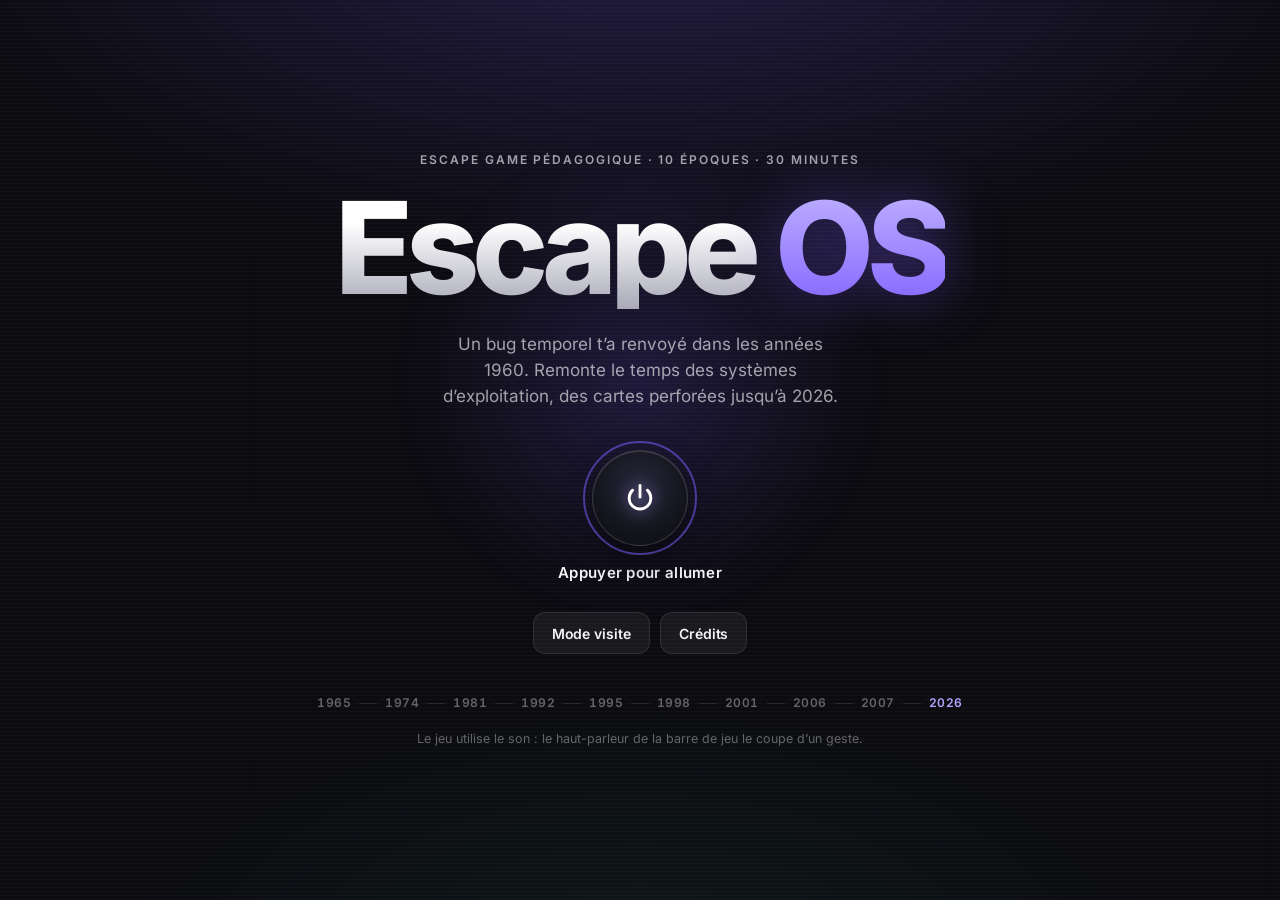
==== commit b72cf102: "Ajoute le Solitaire, la page making-of et les finitions du socle Solitaire jouable avec cascade de v" ====
--- a/index.html
+++ b/index.html
@@ -48,7 +48,7 @@
       <ol class="title-eras" aria-label="Le parcours">
         <li>1965</li><li>1974</li><li>1981</li><li>1992</li><li>1995</li><li>1998</li><li>2001</li><li>2006</li><li>2007</li><li>2026</li>
       </ol>
-      <p class="title-note">Le jeu utilise le son : un clic dans la barre du haut suffit pour le couper.</p>
+      <p class="title-note">Le jeu utilise le son : le haut-parleur de la barre de jeu le coupe d’un geste.</p>
     </div>
   </section>
 
--- a/css/base.css
+++ b/css/base.css
@@ -40,6 +40,7 @@
   --font-phone: 'Helvetica Neue', Helvetica, Arial, sans-serif;
 
   --accent: #7c5cff;
+  --accent-strong: #6a4cf6; /* fond des boutons : contraste 5,3:1 avec le blanc */
   --accent-2: #b3a3ff;
   --accent-ink: #ffffff;
   --accent-soft: rgba(124, 92, 255, 0.16);
@@ -150,13 +151,13 @@
 }
 
 .btn-primary {
-  background: var(--accent);
+  background: var(--accent-strong);
   color: var(--accent-ink);
   box-shadow: 0 8px 24px -8px var(--accent-glow), inset 0 1px 0 rgba(255, 255, 255, 0.18);
 }
 
 .btn-primary:hover {
-  background: #8c70ff;
+  background: #7a5dfa;
 }
 
 .btn-ghost {
@@ -669,7 +670,7 @@
 
 .hud-btn.suggest {
   color: #fff;
-  background: var(--accent);
+  background: var(--accent-strong);
   box-shadow: 0 0 0 0 var(--accent-glow);
   animation: suggest 1.6s var(--ease) infinite;
 }
@@ -692,7 +693,7 @@
   height: 17px;
   padding: 0 4px;
   border-radius: 999px;
-  background: var(--accent);
+  background: var(--accent-strong);
   color: #fff;
   font-size: 10.5px;
   font-weight: 700;
@@ -729,7 +730,7 @@
   position: fixed;
   z-index: 41;
   border: 1px solid var(--glass-border);
-  background: var(--glass);
+  background: rgba(18, 18, 26, 0.9);
   backdrop-filter: blur(22px) saturate(1.5);
   -webkit-backdrop-filter: blur(22px) saturate(1.5);
   box-shadow: 0 24px 60px -20px rgba(0, 0, 0, 0.7);
@@ -1003,7 +1004,7 @@
   padding: 5px 10px;
   border: 0;
   border-radius: 8px;
-  background: var(--accent);
+  background: var(--accent-strong);
   color: #fff;
   font-size: 12.5px;
   font-weight: 650;
@@ -1318,6 +1319,28 @@
   cursor: pointer;
 }
 
+/* ——— Tablette : HUD resserré ——— */
+
+@media (max-width: 1000px) {
+  .hud-bar {
+    gap: 14px;
+  }
+
+  .hud-brand span {
+    display: none;
+  }
+
+  .hud-era {
+    min-width: 96px;
+    padding-left: 14px;
+  }
+
+  .tl-node {
+    width: 18px;
+    height: 18px;
+  }
+}
+
 /* ——— Téléphone : HUD replié en barre basse ——— */
 
 @media (max-width: 719px) {
@@ -1366,37 +1389,25 @@
 
   .tl {
     position: absolute;
-    top: 4px;
+    top: 5px;
     left: 18px;
     right: 18px;
-    height: 8px;
+    height: 6px;
     pointer-events: none;
   }
 
-  .tl-node {
-    width: 8px;
-    height: 8px;
-  }
-
-  .tl-dot {
-    width: 5px;
-    height: 5px;
-    border-width: 1px;
-  }
-
-  .tl-node.is-current .tl-dot {
-    width: 7px;
-    height: 7px;
-    box-shadow: 0 0 0 2px rgba(124, 92, 255, 0.3);
+  .tl ol {
+    display: none;
   }
 
   .tl-track {
-    left: 4px;
-    right: 4px;
-  }
-
-  .tl-tip {
-    display: none;
+    left: 0;
+    right: 0;
+    height: 3px;
+    margin-top: -1.5px;
+    background:
+      repeating-linear-gradient(90deg, rgba(255, 255, 255, 0.35) 0 2px, transparent 2px calc(100% / 9 - 0.01px)),
+      rgba(255, 255, 255, 0.1);
   }
 
   .hud-actions {
@@ -1450,6 +1461,21 @@
   .debug-panel {
     bottom: calc(var(--hud-h) + 16px);
   }
+
+  .title-kicker {
+    letter-spacing: 0.1em;
+  }
+
+  .title-eras {
+    display: grid;
+    grid-template-columns: repeat(5, auto);
+    justify-content: center;
+    gap: 8px 18px;
+  }
+
+  .title-eras li + li::before {
+    display: none;
+  }
 }
 
 /* Paysage très bas (téléphone couché) : HUD plus fin */
--- a/css/frame.css
+++ b/css/frame.css
@@ -241,7 +241,7 @@
 }
 
 .scene[data-device='teletype'] .deco-badge::after {
-  content: 'TÉLÉTYPE · MODÈLE 33';
+  content: 'TÉLÉIMPRIMEUR · 110 BAUDS';
 }
 
 .dev-keys {
@@ -252,7 +252,10 @@
   gap: calc(var(--u) * 0.9);
   padding: calc(var(--u) * 1.6) calc(var(--u) * 4) calc(var(--u) * 2.4);
   border-radius: calc(var(--u) * 1) calc(var(--u) * 1) calc(var(--u) * 3) calc(var(--u) * 3);
-  background: linear-gradient(180deg, #bdb59d, #cfc8b2 30%, #b7af96);
+  background:
+    linear-gradient(180deg, rgba(0, 0, 0, 0.22), transparent calc(var(--u) * 1.2)),
+    linear-gradient(0deg, #9c937b, #b3ab92 calc(var(--u) * 1.4), transparent calc(var(--u) * 1.5)),
+    linear-gradient(180deg, #bdb59d, #cfc8b2 30%, #b7af96);
   box-shadow: 0 calc(var(--u) * 2.5) calc(var(--u) * 5) calc(var(--u) * -1) rgba(0, 0, 0, 0.6), inset 0 1px 0 rgba(255, 255, 255, 0.35);
   opacity: 0;
   pointer-events: none;
--- a/css/crt.css
+++ b/css/crt.css
@@ -73,7 +73,7 @@
 /* Verre brillant du smartphone */
 .scene[data-device='phone'] .glass-fx {
   z-index: 2;
-  background: linear-gradient(118deg, rgba(255, 255, 255, 0.14) 0%, rgba(255, 255, 255, 0.05) 42%, transparent 42.2%);
+  background: linear-gradient(118deg, rgba(255, 255, 255, 0.09) 0%, rgba(255, 255, 255, 0.03) 42%, transparent 42.2%);
 }
 
 /* La salle machine : simple vignettage */
--- a/css/jump.css
+++ b/css/jump.css
@@ -160,7 +160,7 @@
 
 /* ——— Odomètre des années ——— */
 
-.jumping .glass {
+body.jumping .scene .glass {
   background-color: #050505;
 }
 
